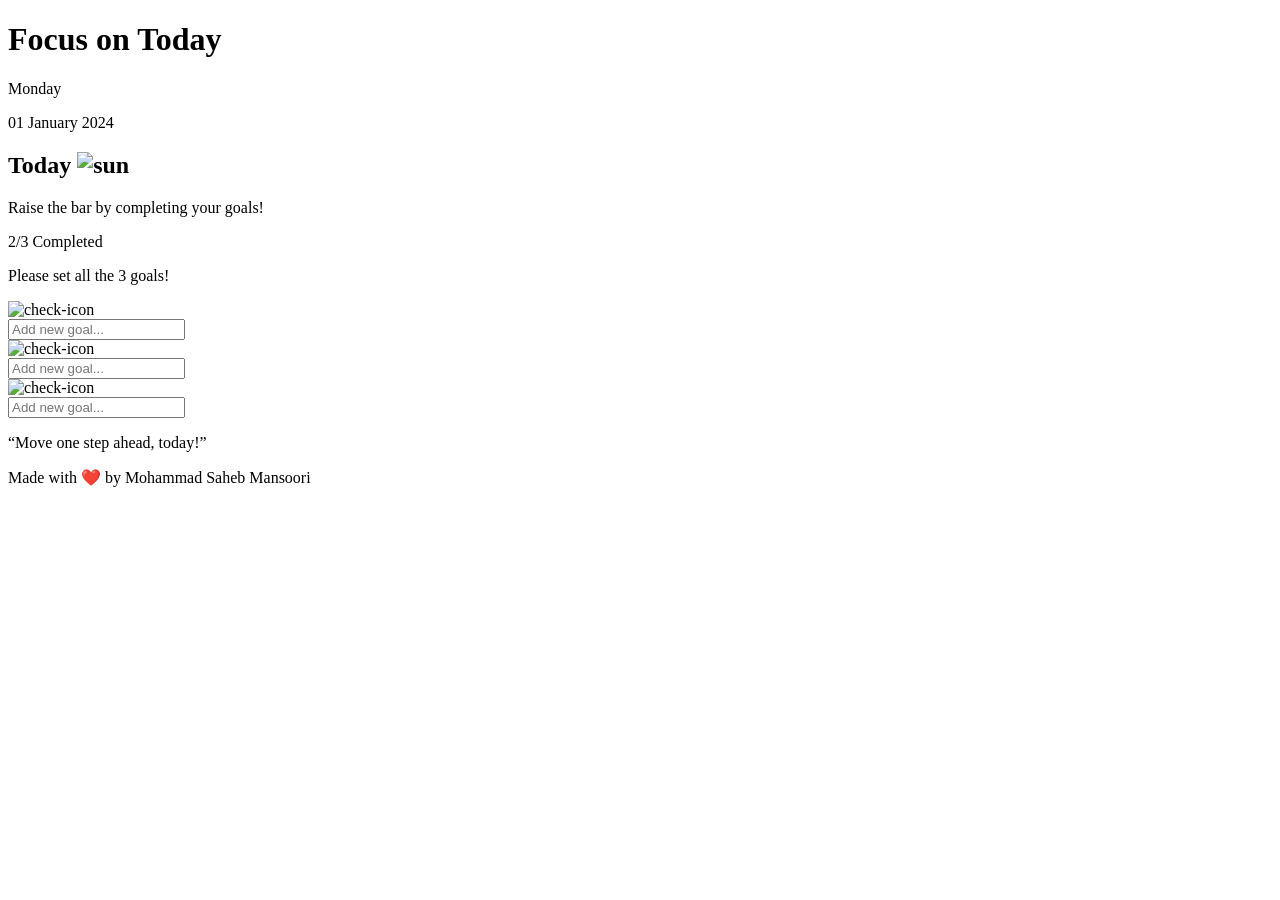
==== index.html @ 9ea2fc54 "added the index.html file" ====
<!DOCTYPE html>
<html lang="en">

<head>
  <meta charset="UTF-8" />
  <meta http-equiv="X-UA-Compatible" content="IE=edge" />
  <meta name="viewport" content="width=device-width, initial-scale=1.0" />
  <title>Focus on Today</title>
  <link rel="preconnect" href="https://fonts.googleapis.com" />
  <link rel="preconnect" href="https://fonts.gstatic.com" crossorigin />
  <link
    href="https://fonts.googleapis.com/css2?family=Poppins:wght@400;500;600;700;800&family=Style+Script&display=swap"
    rel="stylesheet" />
  <link rel="stylesheet" href="style.css" />
  <script src="script.js" defer></script>
</head>

<body>
  <main>
    <h1 class="title">Focus on <span>Today</span></h1>
    <div class="calendar">
      <p><span>Monday</span></p> <!--Day-->
      <p><span class="day">01</span> <span class="month">January</span> <span class="year">2024</span></p> <!--Date-->
    </div>

    <div class="app-container">
      <h2 class="subtitle">
        <span>Today</span>
        <img class="sun-icon" src="/images/Sun.svg" alt="sun" />
      </h2>
      <p class="progress-label">Raise the bar by completing your goals!</p>
      <div class="progress-bar">
        <div class="progress-value">
          <span>2/3 Completed</span>
        </div>
        <p class="error-label">Please set all the 3 goals!</p>
      </div>

      <div class="goal-container">
        <div class="custom-checkbox">
          <img class="check-icon" src="./images/check-icon.svg" alt="check-icon" />
        </div>
        <input id="first" class="goal-input" type="text" placeholder="Add new goal... " />
      </div>
      <div class="goal-container">
        <div class="custom-checkbox">
          <img class="check-icon" src="./images/check-icon.svg" alt="check-icon" />
        </div>
        <input id="second" class="goal-input" type="text" placeholder="Add new goal... " />
      </div>
      <div class="goal-container">
        <div class="custom-checkbox">
          <img class="check-icon" src="./images/check-icon.svg" alt="check-icon" />
        </div>
        <input id="third" class="goal-input" type="text" placeholder="Add new goal... " />
      </div>

      <p class="quote">“Move one step ahead, today!”</p>
      <p class="made-with">Made with ❤️ by Mohammad Saheb Mansoori</p>
    </div>
  </main>
</body>

</html>
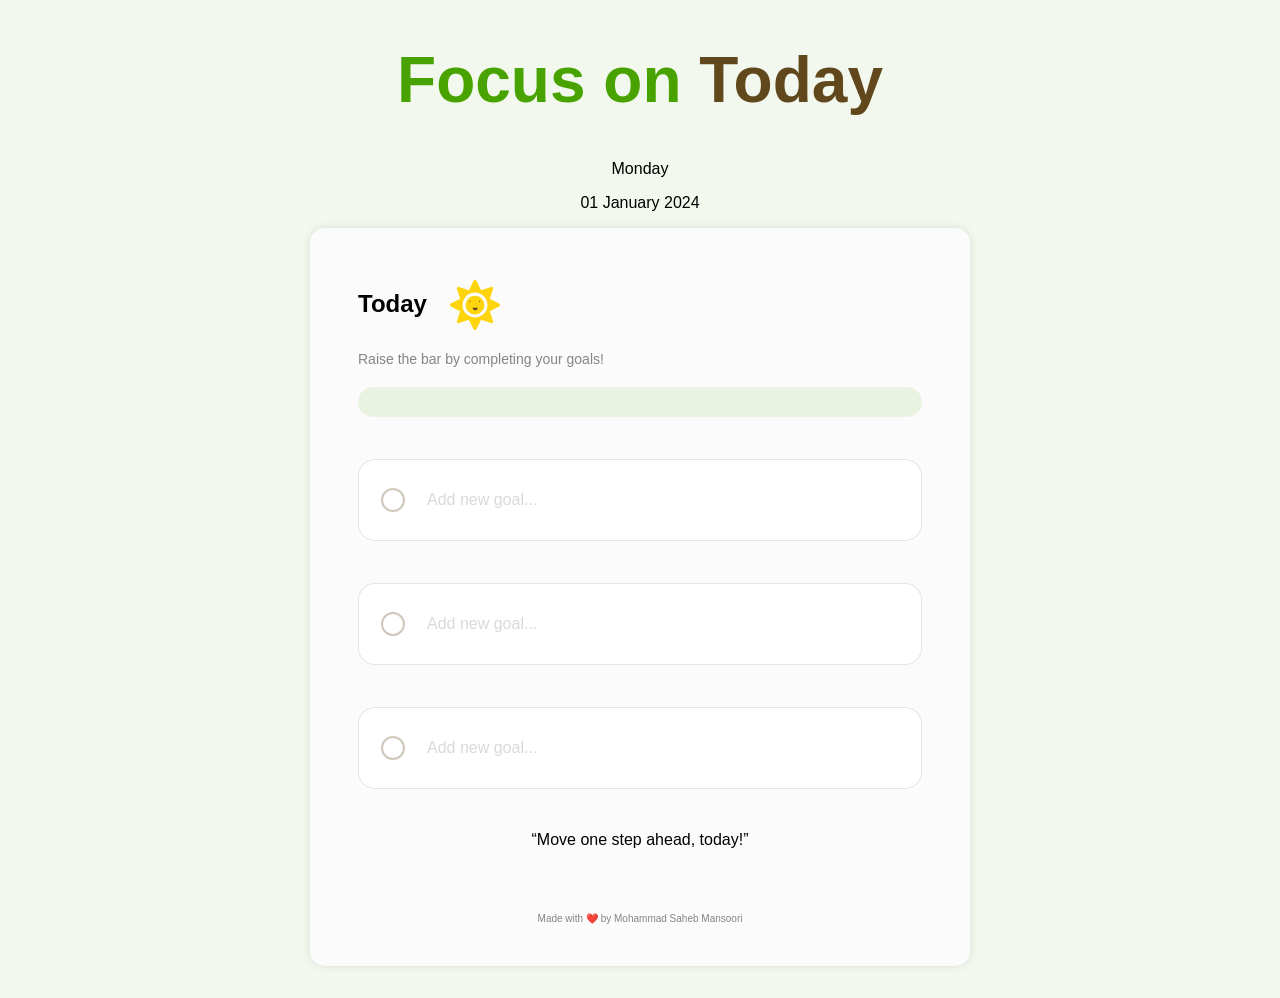
==== commit be198b81: "Update index.html Fixed the "sun svg not loading" problem" ====
--- a/index.html
+++ b/index.html
@@ -26,7 +26,7 @@
     <div class="app-container">
       <h2 class="subtitle">
         <span>Today</span>
-        <img class="sun-icon" src="/images/Sun.svg" alt="sun" />
+        <img class="sun-icon" src="./images/Sun.svg" alt="sun" />
       </h2>
       <p class="progress-label">Raise the bar by completing your goals!</p>
       <div class="progress-bar">
@@ -61,4 +61,4 @@
   </main>
 </body>
 
-</html>+</html>
--- a/style.css
+++ b/style.css
@@ -0,0 +1,182 @@
+* {
+    box-sizing: border-box;
+}
+
+body {
+  background-color: rgba(72, 163, 0, 0.07);
+  font-family: 'Poppins', sans-serif;
+  margin: 0;
+}
+
+main {
+  padding: 0 16px 32px;
+}
+
+.title {
+  font-size: 64px;
+  color: #48a300;
+  text-align: center;
+}
+
+.title span {
+  color: #61481c;
+}
+
+.calendar p{
+  text-align: center;
+}
+
+.app-container {
+  background-color: #fbfbfb;
+  max-width: 660px;
+  margin-inline: auto;
+  border-radius: 15px;
+  padding: 32px 48px;
+  box-shadow: 0 0 8px 0px rgba(0, 0, 0, 0.1);
+}
+
+.sun-icon {
+  vertical-align: middle;
+  margin-left: 16px;
+}
+
+.progress-label {
+  font-size: 14px;
+  color: #858585;
+  margin-bottom: 20px;
+}
+
+.progress-bar {
+  height: 30px;
+  background-color: rgba(72, 163, 0, 0.1);
+  border-radius: 15px;
+  margin-bottom: 42px;
+}
+
+.progress-value {
+  height: 100%;
+  width: 0;
+  background-color: #48a300;
+  border-radius: 15px;
+  font-weight: 500;
+  font-size: 10px;
+  color: #eeffe0;
+  display: flex;
+  align-items: center;
+  overflow: hidden;
+  transition: width 0.2s ease-in-out;
+}
+
+.progress-value span {
+  padding-left: 20px;
+  min-width: max-content;
+}
+
+.error-label {
+  font-size: 12px;
+  color: #ff5151;
+  margin-top: 4px;
+  display: none;
+}
+
+.show-error .error-label {
+    display: block;
+}
+
+.goal-container {
+  border: 1px solid rgba(0, 0, 0, 0.1);
+  border-radius: 17px;
+  height: 82px;
+  display: flex;
+  align-items: center;
+  padding: 0 22px;
+  background-color: #ffffff;
+  margin-bottom: 42px;
+}
+
+.custom-checkbox {
+  width: 24px;
+  height: 24px;
+  border: 2px solid rgba(97, 72, 28, 0.3);
+  border-radius: 50%;
+  flex-shrink: 0;
+  cursor: pointer;
+  display: flex;
+  align-items: center;
+  justify-content: center;
+}
+
+.check-icon {
+    display: none;
+}
+
+.goal-input {
+  border: none;
+  outline: none;
+  padding-left: 22px;
+  font-family: inherit;
+  font-size: 16px;
+  align-self: stretch;
+  width: 100%;
+  font-weight: 500;
+}
+
+.goal-input::placeholder {
+  color: #d9d9d9;
+}
+
+.quote {
+  font-weight: 500;
+  text-align: center;
+}
+
+.made-with {
+  font-weight: 500;
+  font-size: 10px;
+  text-align: center;
+  color: #858585;
+  margin-top: 64px;
+}
+
+.completed .custom-checkbox {
+    background: #48A300;
+    border-color: #48A300;
+}
+
+.completed .check-icon {
+    display: block;
+}
+
+.completed .goal-input {
+    color: #48A300;
+    text-decoration-line: line-through;
+}
+
+@media (max-width: 768px) {
+  .title {
+    font-size: 32px;
+  }
+
+  .app-container {
+    padding: 16px 32px;
+  }
+  
+  .goal-container {
+    height: 64px;
+    margin-bottom: 24px;
+    border-radius: 12px;
+  }
+
+  .custom-checkbox {
+    width: 20px;
+    height: 20px;
+  }
+  
+  .made-with {
+    margin-top: 32px;
+  }
+
+  .progress-bar {
+    height: 24px;
+  }
+}
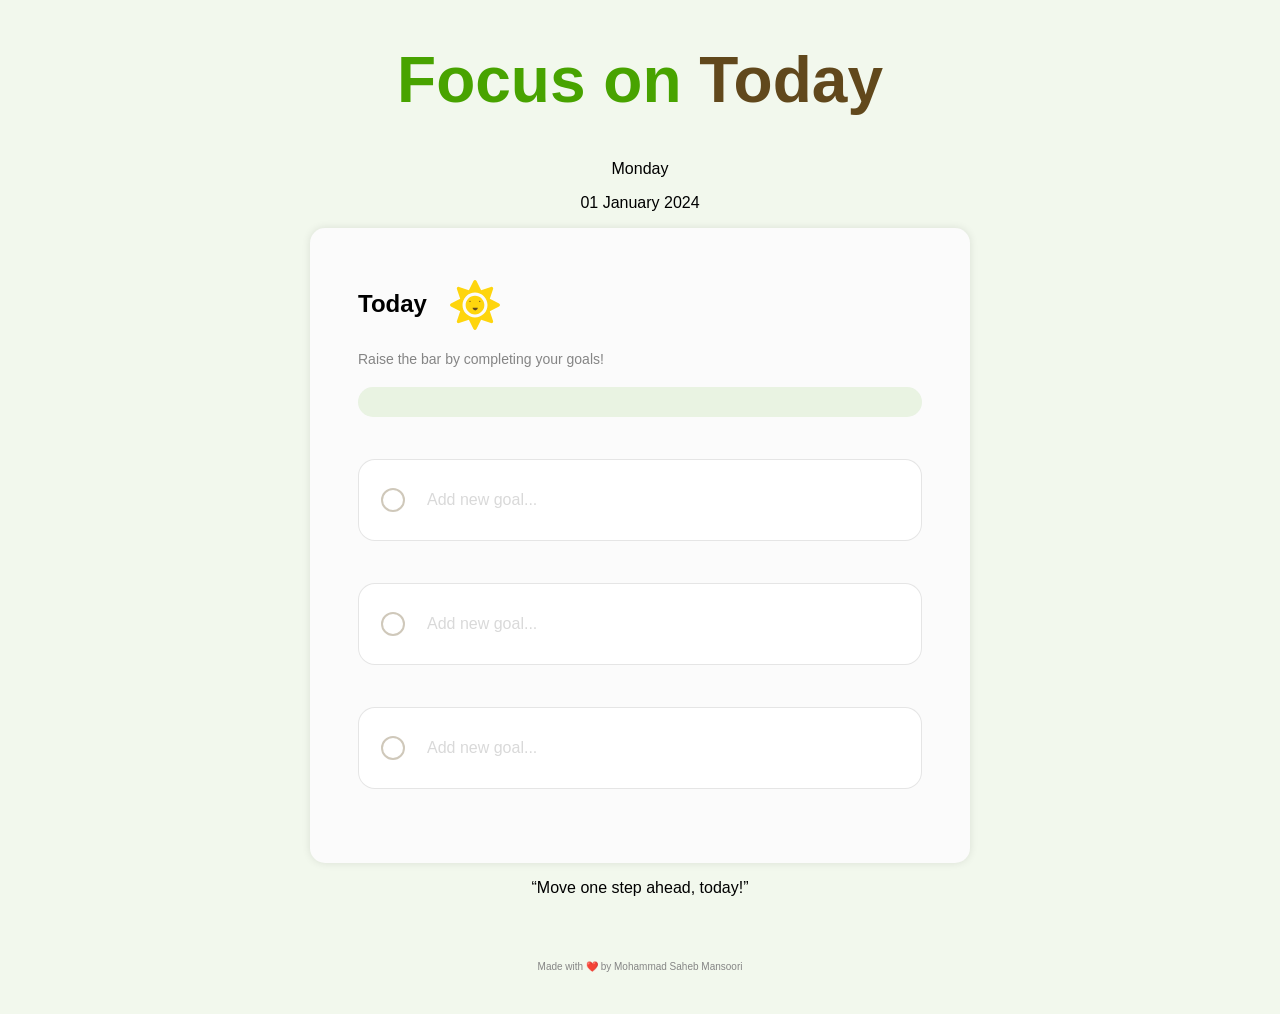
==== commit 7ca61b00: "Update index.html" ====
--- a/index.html
+++ b/index.html
@@ -12,21 +12,24 @@
     href="https://fonts.googleapis.com/css2?family=Poppins:wght@400;500;600;700;800&family=Style+Script&display=swap"
     rel="stylesheet" />
   <link rel="stylesheet" href="style.css" />
-  <script src="script.js" defer></script>
+  <script defer src="script.js"></script>
 </head>
 
 <body>
   <main>
     <h1 class="title">Focus on <span>Today</span></h1>
     <div class="calendar">
-      <p><span>Monday</span></p> <!--Day-->
-      <p><span class="day">01</span> <span class="month">January</span> <span class="year">2024</span></p> <!--Date-->
+      <p><span class="weekDays">Monday</span></p> <!--Day-->
+<!--      <p><span class="day">01</span> <span class="month">January</span> <span class="year">2024</span></p> &lt;!&ndash;Date&ndash;&gt;-->
+      <p><span class="mainDay">01 January 2024</span></p> <!--Date-->
     </div>
 
     <div class="app-container">
       <h2 class="subtitle">
-        <span>Today</span>
-        <img class="sun-icon" src="./images/Sun.svg" alt="sun" />
+          <span>Today</span>
+          <img class="sun-icon" src="./images/Sun.svg" alt="sun" />
+          <!-- Add a button for adding more tasks -->
+          <!--<button id="addTaskButton">Add Task</button>-->
       </h2>
       <p class="progress-label">Raise the bar by completing your goals!</p>
       <div class="progress-bar">
@@ -54,10 +57,9 @@
         </div>
         <input id="third" class="goal-input" type="text" placeholder="Add new goal... " />
       </div>
-
-      <p class="quote">“Move one step ahead, today!”</p>
-      <p class="made-with">Made with ❤️ by Mohammad Saheb Mansoori</p>
     </div>
+    <p class="quote">“Move one step ahead, today!”</p>
+    <p class="made-with">Made with ❤️ by Mohammad Saheb Mansoori</p>
   </main>
 </body>
 
